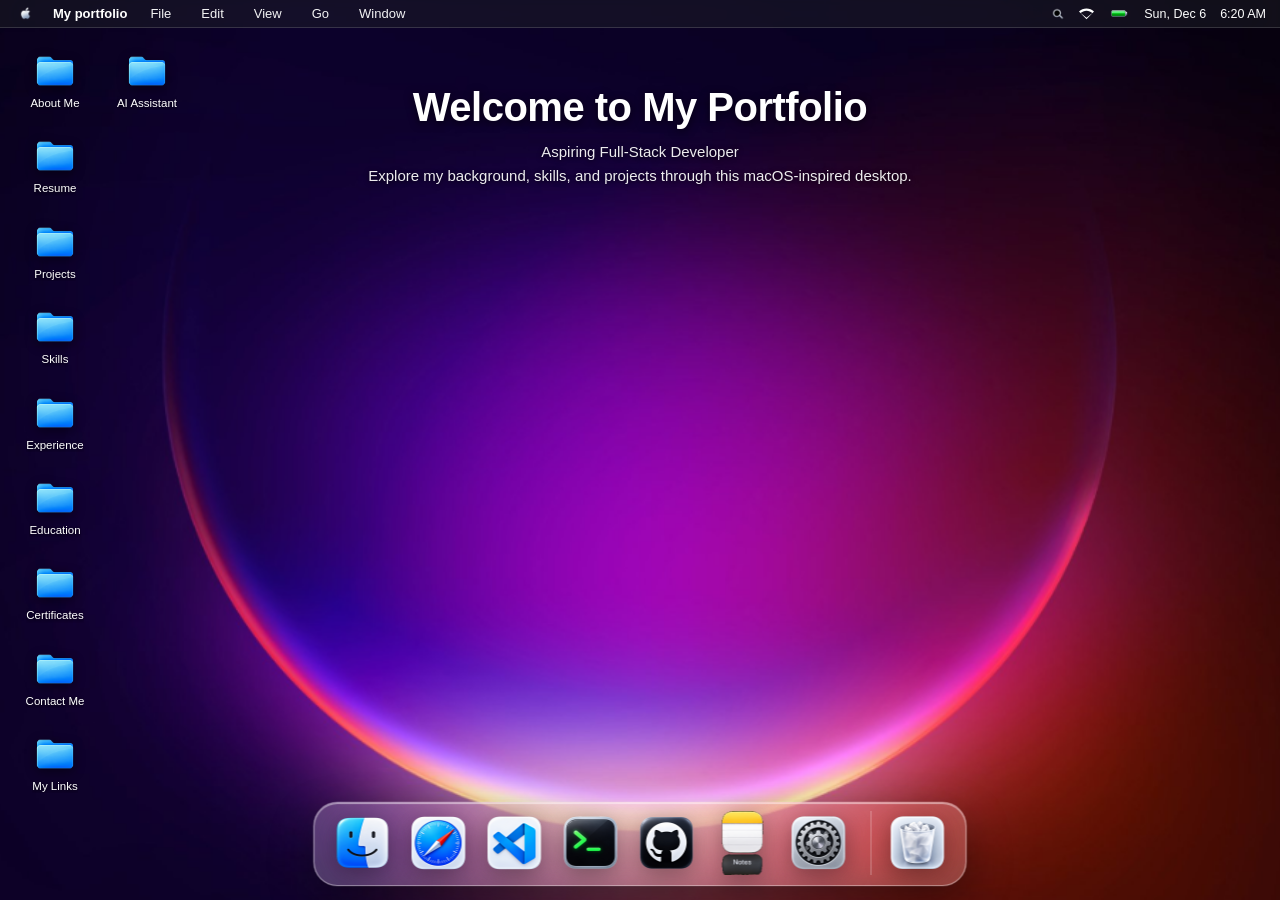
==== 01_mp.html @ 59326606 "Initial commit" ====
<!doctype html>
<html lang="en">
  <head>
    <meta charset="UTF-8" />
    <meta name="viewport" content="width=device-width, initial-scale=1.0" />
    <meta
      name="description"
      content="Personal portfolio of Aditya Goswami - Aspiring Full-Stack Developer learning web development, software engineering, and modern technologies."
    />
    <title>Aditya Goswami | Portfolio</title>
    <link
      rel="icon"
      href="data:image/svg+xml,<svg xmlns=%22http://www.w3.org/2000/svg%22 viewBox=%220 0 100 100%22><text y=%22.9em%22 font-size=%2290%22>💻</text></svg>"
    />
    <link rel="stylesheet" href="style.css" />
  </head>
  <body>
    <header role="banner">
      <!--HEADER TOP PART-->
      <nav aria-label="System Menu">
        <span class="menu-apple" aria-hidden="true"
          ><img src="assets/apple.png" alt="Apple" class="menu-apple-icon"
        /></span>
        <span class="menu-app-title">My portfolio</span>
        <a href="#file" role="menuitem">File</a>
        <a href="#edit" role="menuitem">Edit</a>
        <a href="#view" role="menuitem">View</a>
        <a href="#go" role="menuitem">Go</a>
        <a href="#window" role="menuitem">Window</a>
      </nav>
      <div role="status" aria-label="System Status">
        <span class="menu-status-item" title="Search"
          ><img
            src="assets/search.png"
            alt="Search"
            class="status-icon search-icon"
        /></span>
        <span class="menu-status-item" title="Wi-Fi"
          ><svg
            class="wifi-svg"
            viewBox="0 0 24 24"
            width="15"
            height="15"
            fill="currentColor"
            aria-hidden="true"
          >
            <path
              d="M12 4C7.31 4 3.07 5.9 0 8.98L12 21 24 8.98C20.93 5.9 16.69 4 12 4zm0 3.5c3.67 0 7 1.44 9.47 3.79L12 18.73 2.53 11.29C5 8.94 8.33 7.5 12 7.5z"
            /></svg
        ></span>
        <span class="menu-status-item" title="Battery: 100%"
          ><img
            src="assets/battery.png"
            alt="Battery"
            class="status-icon battery-icon"
        /></span>
        <span id="menu-date">12 Aug 2026</span>
        <span id="clock" aria-label="Current time">12:30 AM</span>
      </div>
    </header>
    <main>
      <!--DESKTOP-->
      <section id="welcome" aria-label="Welcome">
        <h1>Welcome to My Portfolio</h1>
      </section>
      <p>Aspiring Full-Stack Developer</p>
      <p>
        Explore my background, skills, and projects through this macOS-inspired
        desktop.
      </p>

      <section id="desktop" aria-label="Desktop Shortcuts">
        <h2 class="visually-hidden">Desktop Shortcuts</h2>
        <ul>
          <li>
            <button type="button" data-window="about" aria-haspopup="dialog">
              <img src="assets/folder.png" alt="" class="folder-img" /><span
                >About Me</span
              >
            </button>
          </li>
          <li>
            <button type="button" data-window="resume" aria-haspopup="dialog">
              <img src="assets/folder.png" alt="" class="folder-img" /><span
                >Resume</span
              >
            </button>
          </li>
          <li>
            <button type="button" data-window="projects" aria-haspopup="dialog">
              <img src="assets/folder.png" alt="" class="folder-img" /><span
                >Projects</span
              >
            </button>
          </li>
          <li>
            <button type="button" data-window="skills" aria-haspopup="dialog">
              <img src="assets/folder.png" alt="" class="folder-img" /><span
                >Skills</span
              >
            </button>
          </li>
          <li>
            <button
              type="button"
              data-window="experience"
              aria-haspopup="dialog"
            >
              <img src="assets/folder.png" alt="" class="folder-img" /><span
                >Experience</span
              >
            </button>
          </li>
          <li>
            <button
              type="button"
              data-window="education"
              aria-haspopup="dialog"
            >
              <img src="assets/folder.png" alt="" class="folder-img" /><span
                >Education</span
              >
            </button>
          </li>
          <li>
            <button
              type="button"
              data-window="certificates"
              aria-haspopup="dialog"
            >
              <img src="assets/folder.png" alt="" class="folder-img" /><span
                >Certificates</span
              >
            </button>
          </li>
          <li>
            <button type="button" data-window="contact" aria-haspopup="dialog">
              <img src="assets/folder.png" alt="" class="folder-img" /><span
                >Contact Me</span
              >
            </button>
          </li>
          <li>
            <button type="button" data-window="links" aria-haspopup="dialog">
              <img src="assets/folder.png" alt="" class="folder-img" /><span
                >My Links</span
              >
            </button>
          </li>
          <li>
            <button type="button" data-window="ai" aria-haspopup="dialog">
              <img src="assets/folder.png" alt="" class="folder-img" /><span
                >AI Assistant</span
              >
            </button>
          </li>
        </ul>
      </section>

      <section
        id="about"
        role="region"
        aria-labelledby="title-about"
        tabindex="-1"
      >
        <div class="window-header">
          <h2 id="title-about">About Me</h2>
        </div>
        <!--ABOUT ME-->

        <div class="about-grid">
          <div class="about-photo-col">
            <img
              src="assets/aditya.jpg"
              alt="Aditya Goswami"
              class="about-photo"
            />
            <div class="about-badge">Aditya Goswami</div>
          </div>
          <div class="about-content-col">
            <p>
              Hi, I'm Aditya Goswami. I am an aspiring developer passionate
              about building web interfaces, learning software development, and
              understanding modern technologies.
            </p>

            <p>
              I am currently learning full-stack web development and actively
              building hands-on projects to deepen my understanding of frontend
              and backend concepts.
            </p>

            <p>
              My interests center around web development, software engineering,
              artificial intelligence, and building practical, user-friendly
              digital experiences.
            </p>

            <ul>
              <li>Actively learning full-stack web development</li>
              <li>Building personal projects through hands-on practice</li>
              <li>
                Interested in software engineering, modern web tools, and AI
                concepts
              </li>
            </ul>
          </div>
        </div>
      </section>
      <section
        id="projects"
        role="region"
        aria-labelledby="title-projects"
        tabindex="-1"
      >
        <div class="window-header">
          <h2 id="title-projects">Projects</h2>
        </div>
        <!--PROJECTS-->
        <article>
          <h3>macOS-Inspired Personal Portfolio</h3>
          <p>
            An interactive personal portfolio website featuring a macOS desktop
            interface, complete with a menu bar, desktop shortcuts, and
            draggable, minimizable windows.
          </p>
          <ol>
            <li>Semantic HTML5 structure for desktop and window components</li>
            <li>
              CSS3 styling, custom macOS window aesthetics, and responsive
              layout
            </li>
            <li>
              Vanilla JavaScript window management, z-index layering, and
              bounded dragging
            </li>
          </ol>
          <ul>
            <li>
              <a href="#" target="_blank" rel="noopener noreferrer"
                >GitHub Repository (Placeholder)</a
              >
            </li>
            <li>
              <a href="#" target="_blank" rel="noopener noreferrer"
                >Live Demo (Placeholder)</a
              >
            </li>
          </ul>
        </article>
        <article>
          <h3>Project 2 — Full-Stack Web App</h3>
          <p>
            Upcoming project currently in planning and early development.
            Details and repository link will be updated soon.
          </p>
        </article>
        <article>
          <h3>Project 3 — Interactive Web Tool</h3>
          <p>
            Upcoming project focused on interactive frontend capabilities and
            problem-solving. Coming soon.
          </p>
        </article>
        <article>
          <h3>Project 4 — Software Exploration</h3>
          <p>
            Upcoming project exploring software fundamentals and practical
            applications. Coming soon.
          </p>
        </article>
      </section>
      <section
        id="skills"
        role="region"
        aria-labelledby="title-skills"
        tabindex="-1"
      >
        <div class="window-header">
          <h2 id="title-skills">Skills</h2>
        </div>
        <ol>
          <li>
            <h3>Programming Languages</h3>
            <ul>
              <li>C</li>
              <li>C++</li>
              <li>Python</li>
            </ul>
          </li>

          <li>
            <h3>Web Development</h3>
            <ul>
              <li>HTML (HTML5 semantic markup)</li>
              <li>CSS (CSS3 layouts &amp; styling — learning)</li>
              <li>
                JavaScript (DOM manipulation &amp; interactivity — learning)
              </li>
            </ul>
          </li>

          <li>
            <h3>Developer Tools &amp; Platforms</h3>
            <ul>
              <li>Git (Version Control)</li>
              <li>GitHub (Code Hosting &amp; Collaboration)</li>
            </ul>
          </li>

          <li>
            <h3>Areas of Interest</h3>
            <ul>
              <li>Full-Stack Web Development</li>
              <li>Software Engineering Fundamentals</li>
              <li>Artificial Intelligence Concepts</li>
            </ul>
          </li>
        </ol>
      </section>
      <section
        id="experience"
        role="region"
        aria-labelledby="title-experience"
        tabindex="-1"
      >
        <div class="window-header">
          <h2 id="title-experience">Experience</h2>
        </div>
        <!--EXPERIENCE-->

        <p>
          I am currently building my practical experience through independent
          study, hands-on personal projects, and continuous coding practice.
        </p>

        <h3>Personal Projects</h3>

        <p>
          Designing and building interactive web projects, including this
          macOS-inspired portfolio, to put web fundamentals into practice and
          explore real-world UI design.
        </p>

        <h3>Learning Journey</h3>

        <p>
          Focused on building a strong foundation in core programming and web
          technologies—learning HTML, CSS, JavaScript, and progressing steadily
          toward full-stack development.
        </p>
      </section>
      <section
        id="education"
        role="region"
        aria-labelledby="title-education"
        tabindex="-1"
      >
        <div class="window-header">
          <h2 id="title-education">Education</h2>
        </div>
        <!--EDUCATION-->
        <article>
          <h3>Bachelor of Technology (B.Tech)</h3>
          <p><strong>Techno International New Town</strong></p>
          <p>2024 – Present</p>
          <p>
            Undergraduate degree studies focused on engineering, computer
            science fundamentals, and software development principles.
          </p>
        </article>

        <article>
          <h3>Higher Secondary Education</h3>

          <p><strong>Sri Chaitanya Techno School</strong></p>

          <p>2022 – 2024</p>
          <p>
            Completed higher secondary education curriculum with a focus on
            science and foundational mathematics.
          </p>
        </article>
      </section>
      <section
        id="certificates"
        role="region"
        aria-labelledby="title-certificates"
        tabindex="-1"
      >
        <div class="window-header">
          <h2 id="title-certificates">Certificates</h2>
        </div>
        <!--CERTIFICATES-->
        <p>
          Coursework records and technical certifications will be documented
          here as they are completed.
        </p>
        <ol>
          <li>
            <p><strong>Technical Course Certification (Placeholder)</strong></p>
            <p>Issuing Platform / Organization — In Progress</p>
            <a href="#">View Certificate (Placeholder)</a>
          </li>
          <li>
            <p>
              <strong
                >Web Development / Programming Workshop (Placeholder)</strong
              >
            </p>
            <p>Issuing Platform / Organization — Details to be updated</p>
            <a href="#">View Certificate (Placeholder)</a>
          </li>
        </ol>
      </section>

      <section
        id="resume"
        role="region"
        aria-labelledby="title-resume"
        tabindex="-1"
      >
        <div class="window-header">
          <h2 id="title-resume">Resume</h2>
        </div>
        <!--RESUMES-->
        <p>
          A comprehensive overview of my academic background, technical skills,
          coursework, and personal project development.
        </p>
        <h3>Resume Preview — Document Available Upon Update</h3>
        <p>
          Detailed resume covering B.Tech education at Techno International New
          Town, programming coursework, and web projects.
        </p>
        <a href="#" aria-label="Download Resume (Placeholder)"
          >Download Resume (PDF)</a
        >
      </section>
      <section
        id="contact"
        role="region"
        aria-labelledby="title-contact"
        tabindex="-1"
      >
        <div class="window-header">
          <h2 id="title-contact">Contact Me</h2>
        </div>
        <!--CONTACT ME-->

        <p>
          Feel free to reach out for collaborations, project discussions, or
          inquiries.
        </p>

        <p>
          <strong>Email:</strong>
          <a href="mailto:goswamiaditya112@gmail.com"
            >goswamiaditya112@gmail.com</a
          >
        </p>

        <p><strong>Location:</strong> Kolkata, India</p>

        <h3>Find Me Online</h3>

        <a href="#" target="_blank" rel="noopener noreferrer"
          >GitHub (Placeholder)</a
        >
        <a href="#" target="_blank" rel="noopener noreferrer"
          >LinkedIn (Placeholder)</a
        >

        <h3>Send Me a Message</h3>

        <form action="#" method="post">
          <label for="contact-name">
            Name <span aria-hidden="true">*</span>
            <input
              id="contact-name"
              placeholder="Enter your name"
              type="text"
              name="name"
              required
              autocomplete="name"
            />
          </label>
          <label for="contact-email">
            Email <span aria-hidden="true">*</span>
            <input
              id="contact-email"
              placeholder="Enter your email"
              type="email"
              name="email"
              required
              autocomplete="email"
            />
          </label>
          <label for="contact-message">
            Message <span aria-hidden="true">*</span>
            <textarea
              id="contact-message"
              placeholder="Write your message here..."
              name="message"
              rows="5"
              cols="34"
              required
            ></textarea>
          </label>
          <button type="submit">Send Message</button>
        </form>
      </section>
      <section
        id="links"
        role="region"
        aria-labelledby="title-links"
        tabindex="-1"
      >
        <div class="window-header">
          <h2 id="title-links">My Links</h2>
        </div>
        <!--MY LINKS-->
        <p>Profiles and online developer references:</p>
        <ul>
          <li>
            <a href="#" target="_blank" rel="noopener noreferrer"
              >GitHub — Profile &amp; Repositories (Placeholder)</a
            >
          </li>

          <li>
            <a href="#" target="_blank" rel="noopener noreferrer"
              >LinkedIn — Professional Profile (Placeholder)</a
            >
          </li>

          <li>
            <a href="#" target="_blank" rel="noopener noreferrer"
              >Portfolio — Live Website</a
            >
          </li>
        </ul>
      </section>
      <section id="ai" role="region" aria-labelledby="title-ai" tabindex="-1">
        <div class="window-header">
          <h2 id="title-ai">AI Assistant</h2>
        </div>

        <p>
          <strong>AI Assistant — In Progress</strong>
        </p>

        <p>
          This feature is currently under development and will be integrated in
          a future version.
        </p>
      </section>
    </main>
    <footer aria-label="Application Dock">
      <!--FOOTER-->
      <h2 class="visually-hidden">Dock Applications</h2>
      <ul>
        <li>
          <div class="dock-item" aria-label="Finder">
            <img src="assets/dock/finder.png" alt="Finder" class="dock-icon" />
            <span class="dock-tooltip">Finder</span>
          </div>
        </li>
        <li>
          <div class="dock-item" aria-label="Safari">
            <img src="assets/dock/safari.png" alt="Safari" class="dock-icon" />
            <span class="dock-tooltip">Safari</span>
          </div>
        </li>
        <li>
          <div class="dock-item" aria-label="VS Code">
            <img src="assets/dock/vscode.png" alt="VS Code" class="dock-icon" />
            <span class="dock-tooltip">VS Code</span>
          </div>
        </li>
        <li>
          <div class="dock-item" aria-label="Terminal">
            <img
              src="assets/dock/terminal.png"
              alt="Terminal"
              class="dock-icon"
            />
            <span class="dock-tooltip">Terminal</span>
          </div>
        </li>
        <li>
          <div class="dock-item" aria-label="GitHub">
            <img src="assets/dock/github.png" alt="GitHub" class="dock-icon" />
            <span class="dock-tooltip">GitHub</span>
          </div>
        </li>
        <li>
          <div class="dock-item" aria-label="Notes">
            <img src="assets/dock/notes.png" alt="Notes" class="dock-icon" />
            <span class="dock-tooltip">Notes</span>
          </div>
        </li>
        <li>
          <div class="dock-item" aria-label="Settings">
            <img
              src="assets/dock/settings.png"
              alt="Settings"
              class="dock-icon"
            />
            <span class="dock-tooltip">Settings</span>
          </div>
        </li>
        <li class="dock-separator-li">
          <div class="dock-item dock-trash" aria-label="Trash">
            <img src="assets/dock/trash.png" alt="Trash" class="dock-icon" />
            <span class="dock-tooltip">Trash</span>
          </div>
        </li>
      </ul>
    </footer>
    <script src="script.js"></script>
  </body>
</html>
---- style.css ----
/* =========================================================
   ADITYA GOSWAMI — MAC DESKTOP PORTFOLIO
   Current version: CSS only
   ========================================================= */

/* ---------------------------------------------------------
   1. BASIC RESET
   --------------------------------------------------------- */

* {
  margin: 0;
  padding: 0;
  box-sizing: border-box;
}

html {
  scroll-behavior: smooth;
}

body {
  min-height: 100vh;

  font-family:
    -apple-system, BlinkMacSystemFont, "SF Pro Display", "SF Pro Text",
    "Helvetica Neue", Arial, sans-serif;

  color: #1d1d1f;

  /*
   * macOS glowing sphere dark wallpaper.
   */
  background: url("assets/wallpaper.png") no-repeat center center fixed;
  background-size: cover;
  background-color: #0d0a1a;

  overflow-x: hidden;
}

a {
  color: inherit;
  text-decoration: none;
}

ul,
ol {
  padding: 0;
}

button,
input,
textarea {
  font: inherit;
}

/* ---------------------------------------------------------
   ACCESSIBILITY UTILITIES
   --------------------------------------------------------- */

.visually-hidden {
  position: absolute;
  width: 1px;
  height: 1px;
  padding: 0;
  margin: -1px;
  overflow: hidden;
  clip: rect(0, 0, 0, 0);
  white-space: nowrap;
  border: 0;
}

:focus-visible {
  outline: 2px solid #007aff;
  outline-offset: 2px;
}

header {
  position: fixed;

  top: 0;
  left: 0;

  width: 100%;
  height: 28px;

  display: flex;
  align-items: center;
  justify-content: space-between;

  padding: 0 14px;

  /*
   * macOS menu bar frosted glass effect.
   */
  background: rgba(26, 26, 32, 0.6);
  backdrop-filter: blur(25px) saturate(180%);
  -webkit-backdrop-filter: blur(25px) saturate(180%);
  border-bottom: 1px solid rgba(255, 255, 255, 0.15);

  color: #ffffff;

  font-size: 13px;

  z-index: 1000;
  user-select: none;
  -webkit-user-select: none;
}

header nav {
  display: flex;
  align-items: center;

  gap: 16px;
}

.menu-apple {
  display: flex;
  align-items: center;
  justify-content: center;
  cursor: pointer;
  padding: 2px 4px;
}

.menu-apple-icon {
  height: 15px;
  width: 15px;
  object-fit: contain;
  display: block;
}

.menu-app-title {
  font-weight: 600;
  font-size: 13px;
  color: #ffffff;
}

header nav a {
  font-size: 13px;

  color: rgba(255, 255, 255, 0.95);
  padding: 2px 7px;
  border-radius: 4px;

  transition:
    background-color 0.15s ease,
    opacity 0.15s ease;
}

header nav a:hover {
  background: rgba(255, 255, 255, 0.18);
}

header > div {
  display: flex;
  align-items: center;

  gap: 14px;

  font-size: 12.5px;
  color: #ffffff;
}

.menu-status-item {
  display: flex;
  align-items: center;
  justify-content: center;
  cursor: default;
}

.status-icon {
  display: block;
  object-fit: contain;
}

.search-icon {
  height: 14px;
  width: 14px;
}

.battery-icon {
  height: 13px;
  width: 22px;
}

.wifi-svg {
  display: block;
  color: #ffffff;
}

header > div span {
  white-space: nowrap;
}

/* ---------------------------------------------------------
   3. DESKTOP AREA
   --------------------------------------------------------- */

main {
  min-height: 100vh;

  padding: 55px 30px 100px;

  /*
     * We use a flexible layout instead of making every
     * section look like a dashboard card.
     */
  display: block;
}

/* ---------------------------------------------------------
   4. WELCOME AREA
   --------------------------------------------------------- */

main > section:first-child {
  max-width: 760px;

  margin: 30px auto 10px;

  text-align: center;
  pointer-events: none;
}

main > section:first-child h1 {
  color: #ffffff;

  font-size: 40px;

  font-weight: 600;

  letter-spacing: -0.5px;

  text-shadow: 0 2px 8px rgba(0, 0, 0, 0.65);
}

main > p {
  text-align: center;

  color: rgba(255, 255, 255, 0.92);

  font-size: 15px;

  line-height: 1.6;

  text-shadow: 0 1px 5px rgba(0, 0, 0, 0.75);
  pointer-events: none;
}

/* ---------------------------------------------------------
   5. DESKTOP SHORTCUTS (VERTICAL LEFT COLUMN)
   --------------------------------------------------------- */

/*
 * Authentic macOS desktop layout:
 * Folder icons are aligned vertically on the left side of the screen.
 */

main > section:nth-of-type(2) {
  position: fixed;
  top: 42px;
  left: 16px;
  z-index: 20;

  margin: 0;
  padding: 0;

  background: transparent;

  border: 0;

  box-shadow: none;

  backdrop-filter: none;
}

main > section:nth-of-type(2) h2 {
  display: none;
}

main > section:nth-of-type(2) ul {
  display: flex;
  flex-direction: column;
  flex-wrap: wrap;
  max-height: calc(100vh - 120px);
  gap: 10px 14px;
  list-style: none;
  padding: 0;
  margin: 0;
}

main > section:nth-of-type(2) li {
  list-style: none;
  width: 78px;
  text-align: center;
}

main > section:nth-of-type(2) li button {
  display: flex;
  flex-direction: column;
  align-items: center;
  justify-content: center;
  width: 100%;
  padding: 6px 4px;
  background: transparent;
  border: 1px solid transparent;
  border-radius: 6px;
  cursor: pointer;
  font: inherit;
  color: #ffffff;
  font-size: 11.5px;
  font-weight: 500;
  line-height: 1.25;
  text-shadow: 0 1px 4px rgba(0, 0, 0, 0.95);
  transition:
    background-color 0.15s ease,
    border-color 0.15s ease,
    transform 0.12s ease;
}

main > section:nth-of-type(2) .folder-img {
  width: 52px;
  height: 44px;
  object-fit: contain;
  margin-bottom: 3px;
  filter: drop-shadow(0 3px 6px rgba(0, 0, 0, 0.45));
  transition: transform 0.15s ease;
  pointer-events: none;
}

main > section:nth-of-type(2) li button span {
  display: -webkit-box;
  -webkit-line-clamp: 2;
  -webkit-box-orient: vertical;
  overflow: hidden;
  word-break: break-word;
  pointer-events: none;
}

main > section:nth-of-type(2) li button:hover {
  background: rgba(255, 255, 255, 0.2);
  border-color: rgba(255, 255, 255, 0.28);
  backdrop-filter: blur(4px);
}

main > section:nth-of-type(2) li button:hover .folder-img {
  transform: translateY(-2px);
}

main > section:nth-of-type(2) li button:active {
  transform: scale(0.96);
  background: rgba(255, 255, 255, 0.3);
}

main > section:nth-of-type(2) li button:focus-visible {
  outline: 2px solid #ffffff;
  outline-offset: 2px;
  background: rgba(255, 255, 255, 0.24);
}

/* ---------------------------------------------------------
   6. PORTFOLIO WINDOWS
   --------------------------------------------------------- */

/*
 * From this point downward, the portfolio sections behave
 * visually like open Mac application windows.
 */

main > section:nth-of-type(n + 3) {
  max-width: 900px;

  margin: 25px auto;

  padding: 50px 32px 32px;

  background: rgba(252, 252, 254, 0.96);

  color: #1d1d1f;

  border: 1px solid rgba(0, 0, 0, 0.15);

  border-radius: 11px;

  box-shadow: 0 14px 40px rgba(0, 0, 0, 0.22);

  position: relative;

  backdrop-filter: blur(25px);
  -webkit-backdrop-filter: blur(25px);
}

/*
 * Mac window traffic lights placeholder.
 */

main > section:nth-of-type(n + 3)::before {
  content: "";

  position: absolute;

  top: 13px;
  left: 14px;

  width: 12px;
  height: 12px;

  border-radius: 50%;

  background: #ff5f57;

  box-shadow:
    20px 0 #febc2e,
    40px 0 #28c840;
}

/*
 * Window title bar divider line.
 */

main > section:nth-of-type(n + 3)::after {
  content: "";

  position: absolute;

  top: 38px;
  left: 0;
  right: 0;

  height: 1px;

  background: #dedee3;
}

/* ---------------------------------------------------------
   7. WINDOW TYPOGRAPHY
   --------------------------------------------------------- */

main > section:nth-of-type(n + 3) h2 {
  margin-bottom: 20px;

  font-size: 27px;

  font-weight: 600;

  letter-spacing: -0.4px;
}

main > section:nth-of-type(n + 3) h3 {
  margin-top: 20px;
  margin-bottom: 8px;

  font-size: 18px;

  font-weight: 600;
}

main > section:nth-of-type(n + 3) h4 {
  margin-top: 15px;
  margin-bottom: 7px;

  font-size: 14px;

  font-weight: 600;

  color: #55555a;
}

main > section:nth-of-type(n + 3) p,
main > section:nth-of-type(n + 3) li,
main > section:nth-of-type(n + 3) a,
main > section:nth-of-type(n + 3) h2,
main > section:nth-of-type(n + 3) h3 {
  overflow-wrap: break-word;
  word-break: break-word;
}

main > section:nth-of-type(n + 3) p {
  margin-bottom: 12px;

  color: #4a4a4f;

  font-size: 15px;

  line-height: 1.65;
}

/* ---------------------------------------------------------
   8. ABOUT ME (TWO-COLUMN PROFILE LAYOUT)
   --------------------------------------------------------- */

.about-grid {
  display: grid;
  grid-template-columns: 200px 1fr;
  gap: 26px;
  align-items: start;
}

.about-photo-col {
  display: flex;
  flex-direction: column;
  align-items: center;
  gap: 10px;
}

.about-photo {
  width: 100%;
  max-width: 200px;
  aspect-ratio: 3 / 4;
  object-fit: cover;
  border-radius: 12px;
  box-shadow: 0 8px 24px rgba(0, 0, 0, 0.22);
  border: 1px solid rgba(0, 0, 0, 0.12);
}

.about-badge {
  font-size: 13px;
  font-weight: 600;
  color: #55555a;
  letter-spacing: -0.2px;
}

.about-content-col {
  display: flex;
  flex-direction: column;
  gap: 12px;
}

.about-content-col p {
  color: #333336;
  line-height: 1.6;
}

main > section:nth-of-type(3) ul {
  margin-top: 8px;

  padding-left: 20px;
}

main > section:nth-of-type(3) li {
  margin-bottom: 8px;

  color: #444449;

  list-style: disc;
}

/* ---------------------------------------------------------
   9. PROJECTS
   --------------------------------------------------------- */

main > section:nth-of-type(4) article {
  padding: 20px 0;
  border-bottom: 1px solid #e5e5ea;
}

main > section:nth-of-type(4) article:last-child {
  border-bottom: 0;
}

main > section:nth-of-type(4) article h3 {
  margin-top: 0;
  margin-bottom: 8px;
  font-size: 18px;
  font-weight: 600;
  color: #1d1d1f;
}

main > section:nth-of-type(4) article ol {
  margin: 12px 0;
  padding-left: 20px;
}

main > section:nth-of-type(4) article ol li {
  margin-bottom: 6px;
  color: #4a4a4f;
  font-size: 14px;
  line-height: 1.5;
}

main > section:nth-of-type(4) article ul {
  display: flex;
  flex-wrap: wrap;
  gap: 10px;
  margin-top: 14px;
  list-style: none;
}

main > section:nth-of-type(4) article ul li {
  list-style: none;
}

main > section:nth-of-type(4) article a {
  display: inline-flex;
  align-items: center;
  padding: 6px 14px;
  font-size: 13px;
  font-weight: 500;
  color: #007aff;
  background: rgba(0, 122, 255, 0.08);
  border: 1px solid rgba(0, 122, 255, 0.22);
  border-radius: 6px;
  transition:
    background-color 0.15s ease,
    color 0.15s ease,
    border-color 0.15s ease,
    transform 0.12s ease;
}

main > section:nth-of-type(4) article a:hover {
  background: #007aff;
  color: #ffffff;
  border-color: #007aff;
  text-decoration: none;
}

main > section:nth-of-type(4) article a:active {
  transform: scale(0.97);
}

/* ---------------------------------------------------------
   10. SKILLS
   --------------------------------------------------------- */

main > section:nth-of-type(5) > ol {
  display: grid;
  grid-template-columns: repeat(auto-fit, minmax(240px, 1fr));
  gap: 16px;
  list-style: none;
  padding: 0;
  margin-top: 14px;
}

main > section:nth-of-type(5) > ol > li {
  background: #f7f7f9;
  border: 1px solid #e5e5ea;
  border-radius: 8px;
  padding: 16px;
  margin-bottom: 0;
  list-style: none;
}

main > section:nth-of-type(5) h3 {
  margin-top: 0;
  margin-bottom: 12px;
  font-size: 15px;
  font-weight: 600;
  color: #1d1d1f;
}

main > section:nth-of-type(5) ul {
  display: flex;
  flex-wrap: wrap;
  gap: 8px;
  padding: 0;
  list-style: none;
}

main > section:nth-of-type(5) ul li {
  display: inline-block;
  padding: 5px 11px;
  background: #ffffff;
  border: 1px solid #d2d2d7;
  border-radius: 12px;
  font-size: 12px;
  color: #333336;
  list-style: none;
  margin-bottom: 0;
}

/* ---------------------------------------------------------
   11. EXPERIENCE
   --------------------------------------------------------- */

main > section:nth-of-type(6) h3 {
  margin-top: 22px;
  margin-bottom: 8px;
  padding-bottom: 6px;
  font-size: 17px;
  font-weight: 600;
  border-bottom: 1px solid #e5e5ea;
}

/* ---------------------------------------------------------
   12. EDUCATION
   --------------------------------------------------------- */

main > section:nth-of-type(7) article {
  background: #f7f7f9;
  border: 1px solid #e5e5ea;
  border-radius: 8px;
  padding: 16px 20px;
  margin-bottom: 14px;
}

main > section:nth-of-type(7) article:last-child {
  margin-bottom: 0;
}

main > section:nth-of-type(7) article h3 {
  margin-top: 0;
  margin-bottom: 4px;
  font-size: 16px;
  font-weight: 600;
  color: #1d1d1f;
}

main > section:nth-of-type(7) article p {
  margin-bottom: 6px;
  font-size: 14px;
}

main > section:nth-of-type(7) article p:last-child {
  margin-bottom: 0;
}

/* ---------------------------------------------------------
   13. CERTIFICATES
   --------------------------------------------------------- */

main > section:nth-of-type(8) > ol {
  display: flex;
  flex-direction: column;
  gap: 12px;
  list-style: none;
  padding: 0;
  margin-top: 14px;
}

main > section:nth-of-type(8) > ol > li {
  background: #f7f7f9;
  border: 1px solid #e5e5ea;
  border-radius: 8px;
  padding: 16px 20px;
  list-style: none;
  margin-bottom: 0;
}

main > section:nth-of-type(8) a {
  display: inline-block;
  margin-top: 6px;
  color: #007aff;
  font-size: 13px;
  font-weight: 500;
}

main > section:nth-of-type(8) a:hover {
  text-decoration: underline;
}

/* ---------------------------------------------------------
   14. RESUME
   --------------------------------------------------------- */

main > section:nth-of-type(9) {
  text-align: left;
}

main > section:nth-of-type(9) h3 {
  padding: 36px 20px;
  margin: 18px 0;
  text-align: center;
  color: #55555a;
  background: #f2f2f5;
  border: 1px dashed #c7c7cc;
  border-radius: 8px;
  font-size: 15px;
  font-weight: 500;
}

main > section:nth-of-type(9) > a {
  display: inline-flex;
  align-items: center;
  margin-top: 10px;
  padding: 9px 18px;
  background: #007aff;
  color: #ffffff;
  border-radius: 6px;
  font-size: 13px;
  font-weight: 500;
  box-shadow: 0 1px 3px rgba(0, 0, 0, 0.15);
  transition:
    background-color 0.15s ease,
    transform 0.12s ease;
}

main > section:nth-of-type(9) > a:hover {
  background: #0067d9;
}

main > section:nth-of-type(9) > a:active {
  transform: scale(0.97);
}

/* ---------------------------------------------------------
   15. CONTACT
   --------------------------------------------------------- */

main > section:nth-of-type(10) > a {
  display: inline-block;
  margin-right: 12px;
  margin-bottom: 8px;
  padding: 6px 14px;
  font-size: 13px;
  font-weight: 500;
  color: #007aff;
  background: rgba(0, 122, 255, 0.08);
  border: 1px solid rgba(0, 122, 255, 0.22);
  border-radius: 6px;
  transition:
    background-color 0.15s ease,
    color 0.15s ease;
}

main > section:nth-of-type(10) > a:hover {
  background: #007aff;
  color: #ffffff;
  text-decoration: none;
}

/* ---------------------------------------------------------
   16. CONTACT FORM
   --------------------------------------------------------- */

main > section:nth-of-type(10) form {
  display: flex;
  flex-direction: column;
  gap: 14px;
  margin-top: 20px;
}

main > section:nth-of-type(10) form label {
  display: flex;
  flex-direction: column;
  gap: 6px;
  color: #444449;
  font-size: 13px;
  font-weight: 500;
}

main > section:nth-of-type(10) input,
main > section:nth-of-type(10) textarea {
  width: 100%;
  max-width: 100%;
  padding: 10px 12px;
  background: #ffffff;
  color: #1d1d1f;
  border: 1px solid #c7c7cc;
  border-radius: 6px;
  font-size: 14px;
  outline: none;
  transition:
    border-color 0.15s ease,
    box-shadow 0.15s ease;
}

main > section:nth-of-type(10) textarea {
  resize: vertical;
}

main > section:nth-of-type(10) input:focus,
main > section:nth-of-type(10) textarea:focus {
  border-color: #007aff;
  box-shadow: 0 0 0 3px rgba(0, 122, 255, 0.2);
}

main > section:nth-of-type(10) input::placeholder,
main > section:nth-of-type(10) textarea::placeholder {
  color: #8a8a8f;
}

main > section:nth-of-type(10) button[type="submit"] {
  align-self: flex-start;
  padding: 9px 18px;
  border: 0;
  border-radius: 6px;
  background: #007aff;
  color: #ffffff;
  cursor: pointer;
  font-size: 13px;
  font-weight: 500;
  box-shadow: 0 1px 2px rgba(0, 0, 0, 0.12);
  transition:
    background-color 0.15s ease,
    transform 0.12s ease;
}

main > section:nth-of-type(10) button[type="submit"]:hover {
  background: #0067d9;
}

main > section:nth-of-type(10) button[type="submit"]:active {
  transform: scale(0.97);
}

/* ---------------------------------------------------------
   17. MY LINKS
   --------------------------------------------------------- */

main > section:nth-of-type(11) ul {
  display: flex;
  flex-direction: column;
  gap: 10px;
  list-style: none;
  padding: 0;
  margin-top: 14px;
}

main > section:nth-of-type(11) ul li {
  list-style: none;
}

main > section:nth-of-type(11) a {
  display: flex;
  align-items: center;
  justify-content: space-between;
  padding: 12px 16px;
  background: #f7f7f9;
  border: 1px solid #e1e1e6;
  border-radius: 8px;
  color: #1d1d1f;
  font-weight: 500;
  font-size: 14px;
  transition:
    background-color 0.15s ease,
    border-color 0.15s ease,
    transform 0.12s ease,
    color 0.15s ease;
}

main > section:nth-of-type(11) a:hover {
  background: #ffffff;
  border-color: #007aff;
  color: #007aff;
  transform: translateX(3px);
  box-shadow: 0 2px 8px rgba(0, 0, 0, 0.06);
}

/* ---------------------------------------------------------
   18. AI ASSISTANT — IN PROGRESS
   --------------------------------------------------------- */

main > section:nth-of-type(12) {
  background: #fafafc;
}

main > section:nth-of-type(12) strong {
  display: inline-block;
  padding: 4px 10px;
  background: #e8e8ed;
  color: #4a4a4f;
  border-radius: 12px;
  font-size: 12px;
  font-weight: 600;
  margin-bottom: 8px;
}

/* ---------------------------------------------------------
   19. MAC DOCK (FROSTED GLASS CONTAINER & APP ICONS)
   --------------------------------------------------------- */

footer {
  position: fixed;
  left: 50%;
  bottom: 14px;
  transform: translateX(-50%);
  z-index: 1000;
  padding: 8px 16px 10px;
  background: rgba(255, 255, 255, 0.22);
  border: 1px solid rgba(255, 255, 255, 0.38);
  border-radius: 24px;
  box-shadow:
    0 18px 44px rgba(0, 0, 0, 0.4),
    0 0 0 0.5px rgba(255, 255, 255, 0.25),
    inset 0 1px 1px rgba(255, 255, 255, 0.5);
  backdrop-filter: blur(35px) saturate(180%);
  -webkit-backdrop-filter: blur(35px) saturate(180%);
}

footer h2 {
  display: none;
}

footer ul {
  display: flex;
  align-items: flex-end;
  gap: 12px;
  list-style: none;
  margin: 0;
  padding: 0;
}

footer li {
  list-style: none;
}

.dock-item {
  position: relative;
  display: flex;
  align-items: center;
  justify-content: center;
  width: 64px;
  height: 64px;
  padding: 0;
  background: transparent;
  border: 0;
  cursor: default;
  outline: none;
  user-select: none;
  -webkit-user-select: none;
  transition: transform 0.2s cubic-bezier(0.2, 0, 0.13, 1.4);
}

.dock-icon {
  width: 64px;
  height: 64px;
  object-fit: contain;
  border-radius: 14px;
  filter: drop-shadow(0 6px 12px rgba(0, 0, 0, 0.35));
  pointer-events: none;
  transition:
    filter 0.18s ease,
    transform 0.18s ease;
}

.dock-item:hover {
  transform: scale(1.18) translateY(-8px);
}

.dock-item:hover .dock-icon {
  filter: drop-shadow(0 10px 18px rgba(0, 0, 0, 0.45));
}

.dock-item:active {
  transform: scale(1.05) translateY(-2px);
}

.dock-item:focus-visible {
  outline: 2px solid #ffffff;
  outline-offset: 4px;
  border-radius: 14px;
}

/* macOS Dock Tooltip */
.dock-tooltip {
  position: absolute;
  bottom: 78px;
  left: 50%;
  transform: translateX(-50%) scale(0.85);
  background: rgba(22, 22, 26, 0.88);
  backdrop-filter: blur(14px);
  -webkit-backdrop-filter: blur(14px);
  color: #ffffff;
  padding: 4px 11px;
  border-radius: 6px;
  font-size: 11.5px;
  font-weight: 500;
  white-space: nowrap;
  pointer-events: none;
  opacity: 0;
  box-shadow: 0 4px 14px rgba(0, 0, 0, 0.45);
  border: 1px solid rgba(255, 255, 255, 0.18);
  transition:
    opacity 0.15s ease,
    transform 0.15s ease;
  z-index: 100;
}

.dock-tooltip::after {
  content: "";
  position: absolute;
  top: 100%;
  left: 50%;
  transform: translateX(-50%);
  border-width: 4px;
  border-style: solid;
  border-color: rgba(22, 22, 26, 0.88) transparent transparent transparent;
}

.dock-item:hover .dock-tooltip {
  opacity: 1;
  transform: translateX(-50%) scale(1);
}

.dock-separator-li {
  margin-left: 8px;
  padding-left: 14px;
  border-left: 1px solid rgba(255, 255, 255, 0.32);
}

/* ---------------------------------------------------------
   20. SCROLLBAR
   --------------------------------------------------------- */

::-webkit-scrollbar {
  width: 10px;
}

::-webkit-scrollbar-track {
  background: rgba(0, 0, 0, 0.12);
}

::-webkit-scrollbar-thumb {
  background: rgba(255, 255, 255, 0.55);

  border-radius: 10px;
}

::-webkit-scrollbar-thumb:hover {
  background: rgba(255, 255, 255, 0.75);
}

/* ---------------------------------------------------------
   21. TABLET (max-width: 850px)
   --------------------------------------------------------- */

@media (max-width: 850px) {
  header nav {
    gap: 12px;
  }

  header nav a {
    display: none;
  }

  header > div {
    gap: 8px;
    font-size: 12px;
  }

  main {
    padding: 55px 20px 95px;
    max-width: 700px;
  }

  main > section:nth-of-type(2) {
    top: 40px;
    left: 12px;
  }

  main > section:nth-of-type(2) ul {
    gap: 8px 10px;
  }

  main > section[id].window-open {
    top: 55px;
    left: 16px;
    width: calc(100vw - 32px);
    max-width: calc(100vw - 32px);
    max-height: calc(100vh - 130px);
    padding: 46px 24px 24px;
  }

  main > section[id].window-open.window-maximized {
    top: 36px;
    left: 12px;
    right: 12px;
    bottom: 78px;
  }

  footer {
    padding: 6px 12px 7px;
  }

  footer ul {
    gap: 8px;
  }

  .dock-item {
    width: 52px;
    height: 52px;
  }

  .dock-icon {
    width: 52px;
    height: 52px;
    border-radius: 11px;
  }

  .dock-tooltip {
    bottom: 66px;
  }
}

/* ---------------------------------------------------------
   22. MOBILE (max-width: 600px)
   --------------------------------------------------------- */

@media (max-width: 600px) {
  header {
    height: 30px;
    padding: 0 10px;
  }

  .menu-app-title {
    font-size: 12px;
  }

  header > div {
    font-size: 11px;
    gap: 6px;
  }

  /* Hide Search, Battery, Wi-Fi on mobile to prevent overflow */
  .menu-status-item {
    display: none;
  }

  main {
    padding: 48px 14px 85px;
  }

  main > section:first-child h1 {
    font-size: 28px;
    letter-spacing: -0.5px;
  }

  main > p {
    font-size: 13px;
  }

  /* On mobile, desktop shortcuts flow naturally */
  main > section:nth-of-type(2) {
    position: static;
    margin: 20px auto 10px;
    max-width: 360px;
  }

  main > section:nth-of-type(2) ul {
    display: flex;
    flex-direction: row;
    flex-wrap: wrap;
    justify-content: center;
    max-height: none;
    gap: 12px 8px;
  }

  main > section:nth-of-type(2) li {
    width: 68px;
  }

  main > section:nth-of-type(2) li button {
    font-size: 11px;
    min-height: 68px;
  }

  main > section:nth-of-type(2) .folder-img {
    width: 44px;
    height: 38px;
  }

  /* Two-column About Me stacks vertically on mobile */
  .about-grid {
    grid-template-columns: 1fr;
    justify-items: center;
    gap: 16px;
  }

  .about-photo {
    max-width: 160px;
  }

  /* Mobile Window */
  main > section[id].window-open {
    top: 38px;
    left: 10px;
    width: calc(100vw - 20px);
    max-width: calc(100vw - 20px);
    max-height: calc(100vh - 105px);
    padding: 44px 16px 20px;
    border-radius: 10px;
  }

  main > section:nth-of-type(n + 3) h2 {
    font-size: 22px;
    margin-bottom: 14px;
  }

  main > section:nth-of-type(n + 3) p {
    font-size: 14px;
    line-height: 1.55;
  }

  main > section:nth-of-type(9) h3 {
    padding: 24px 12px;
    font-size: 15px;
  }

  /* Mobile Maximized Window */
  main > section[id].window-open.window-maximized {
    top: 34px;
    left: 6px;
    right: 6px;
    bottom: 74px;
    padding: 44px 16px 20px;
  }

  /* Mobile Dock */
  footer {
    bottom: 8px;
    max-width: calc(100vw - 16px);
    padding: 5px 8px;
    border-radius: 18px;
    overflow-x: auto;
    scrollbar-width: none;
    -webkit-overflow-scrolling: touch;
  }

  footer::-webkit-scrollbar {
    display: none;
  }

  footer ul {
    gap: 6px;
  }

  .dock-item {
    width: 44px;
    height: 44px;
  }

  .dock-icon {
    width: 44px;
    height: 44px;
    border-radius: 9px;
  }

  .dock-separator-li {
    margin-left: 4px;
    padding-left: 8px;
  }

  .dock-tooltip {
    display: none !important;
  }
}

/* ---------------------------------------------------------
   23. SMALL MOBILE (max-width: 400px)
   --------------------------------------------------------- */

@media (max-width: 400px) {
  #menu-date {
    display: none; /* Hide date on very narrow screens to prevent overlap */
  }

  main > section:first-child h1 {
    font-size: 24px;
  }

  main > section:nth-of-type(2) li {
    width: 60px;
  }

  main > section:nth-of-type(2) li button {
    font-size: 10px;
  }

  main > section:nth-of-type(2) .folder-img {
    width: 38px;
    height: 32px;
  }

  main > section[id].window-open {
    top: 36px;
    left: 6px;
    width: calc(100vw - 12px);
    max-width: calc(100vw - 12px);
    max-height: calc(100vh - 100px);
    padding: 44px 12px 18px;
  }

  main > section[id].window-open.window-maximized {
    top: 34px;
    left: 4px;
    right: 4px;
    bottom: 68px;
    padding: 44px 12px 18px;
  }

  footer {
    bottom: 6px;
    padding: 4px 6px;
    border-radius: 16px;
  }

  footer ul {
    gap: 3px;
  }

  .dock-item {
    width: 35px;
    height: 35px;
  }

  .dock-icon {
    width: 35px;
    height: 35px;
    border-radius: 7px;
  }

  .dock-separator-li {
    margin-left: 2px;
    padding-left: 5px;
  }
}

/* ---------------------------------------------------------
   24. JAVASCRIPT WINDOW STATES & CONTROLS (BASE DESKTOP)
   --------------------------------------------------------- */

/* Default: portfolio windows are hidden when closed */
main > section:nth-of-type(n + 3) {
  display: none;
}

/* Open window: clean initial positioning without transform or !important */
main > section[id].window-open,
main > section:nth-of-type(n + 3).window-open {
  display: block;
  position: fixed;
  top: 80px;
  left: calc(50% - 350px);
  width: 700px;
  max-width: calc(100vw - 32px);
  max-height: calc(100vh - 140px);
  margin: 0;
  overflow-y: auto;
  overflow-x: hidden;
  z-index: 100;
  transition:
    box-shadow 0.15s ease,
    opacity 0.15s ease;
}

/* Hide static CSS pseudo traffic lights when window is open */
main > section.window-open::before {
  display: none;
}

/* Inactive open window */
main > section.window-open:not(.active-window) {
  box-shadow:
    0 10px 28px rgba(0, 0, 0, 0.18),
    0 0 0 1px rgba(0, 0, 0, 0.08);
  opacity: 0.95;
}

main > section.window-open:not(.active-window) .window-close,
main > section.window-open:not(.active-window) .window-minimize,
main > section.window-open:not(.active-window) .window-maximize {
  filter: grayscale(40%) opacity(0.65);
}

/* Active window state */
main > section[id].active-window {
  box-shadow:
    0 24px 70px rgba(0, 0, 0, 0.36),
    0 0 0 1px rgba(0, 0, 0, 0.18);
  border-color: rgba(0, 0, 0, 0.24);
  opacity: 1;
}

/* Minimized window */
main > section[id].window-minimized,
main > section.window-open.window-minimized {
  display: none;
}

/* Maximized window (Desktop) */
main > section[id].window-open.window-maximized {
  top: 38px;
  left: 16px;
  right: 16px;
  bottom: 82px;
  width: auto;
  max-width: none;
  max-height: none;
  height: auto;
  margin: 0;
  transform: none;
}

/* Traffic light buttons aligned cleanly with 38px macOS title bar */
.window-close,
.window-minimize,
.window-maximize {
  position: absolute;
  top: 13px;
  width: 12px;
  height: 12px;
  padding: 0;
  border: 0.5px solid rgba(0, 0, 0, 0.15);
  border-radius: 50%;
  cursor: pointer;
  z-index: 15;
  outline: none;
  box-shadow: inset 0 1px 1px rgba(255, 255, 255, 0.45);
  transition:
    transform 0.1s ease,
    filter 0.15s ease,
    background-color 0.15s ease;
}

.window-close:active,
.window-minimize:active,
.window-maximize:active {
  transform: scale(0.9);
}

.window-close {
  left: 14px;
  background: #ff5f57;
  border-color: #e0443e;
}

.window-close:hover {
  background: #e0443e;
}

.window-minimize {
  left: 34px;
  background: #febc2e;
  border-color: #d89e24;
}

.window-minimize:hover {
  background: #e0a51f;
}

.window-maximize {
  left: 54px;
  background: #28c840;
  border-color: #1ea834;
}

.window-maximize:hover {
  background: #20a936;
}

.window-close:focus-visible,
.window-minimize:focus-visible,
.window-maximize:focus-visible {
  outline: 2px solid #007aff;
  outline-offset: 2px;
}

footer li a:focus-visible,
footer li button:focus-visible {
  outline: 2px solid #007aff;
  outline-offset: 2px;
  transform: translateY(-4px);
}

/* Window Header */
.window-header {
  cursor: grab;
  user-select: none;
  -webkit-user-select: none;
  padding-bottom: 8px;
  margin-bottom: 12px;
}

.window-header:active {
  cursor: grabbing;
}

.window-header h2 {
  pointer-events: none;
}

/* ---------------------------------------------------------
   25. REDUCED MOTION
   --------------------------------------------------------- */

@media (prefers-reduced-motion: reduce) {
  *,
  *::before,
  *::after {
    animation: none !important;
    transition: none !important;
    scroll-behavior: auto !important;
  }
}
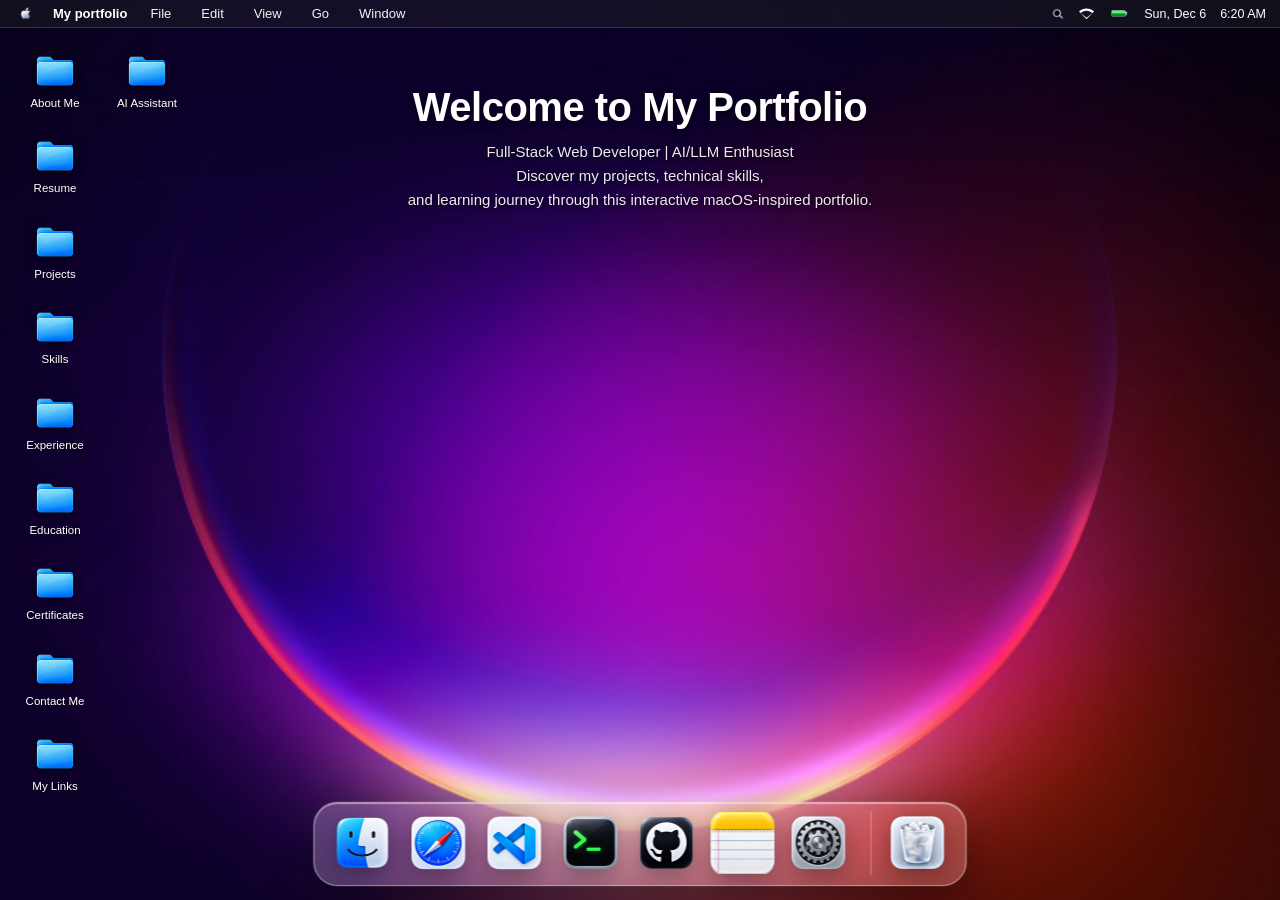
==== commit 9211bc10: "UPDATE 1" ====
--- a/01_mp.html
+++ b/01_mp.html
@@ -63,10 +63,10 @@
       <section id="welcome" aria-label="Welcome">
         <h1>Welcome to My Portfolio</h1>
       </section>
-      <p>Aspiring Full-Stack Developer</p>
+      <p>Full-Stack Web Developer | AI/LLM Enthusiast</p>
+      <p>Discover my projects, technical skills,</p>
       <p>
-        Explore my background, skills, and projects through this macOS-inspired
-        desktop.
+        and learning journey through this interactive macOS-inspired portfolio.
       </p>
 
       <section id="desktop" aria-label="Desktop Shortcuts">
--- a/style.css
+++ b/style.css
@@ -482,9 +482,9 @@
   line-height: 1.65;
 }
 
-/* ---------------------------------------------------------
+/* 
    8. ABOUT ME (TWO-COLUMN PROFILE LAYOUT)
-   --------------------------------------------------------- */
+    */
 
 .about-grid {
   display: grid;
@@ -542,9 +542,9 @@
   list-style: disc;
 }
 
-/* ---------------------------------------------------------
+/* 
    9. PROJECTS
-   --------------------------------------------------------- */
+    */
 
 main > section:nth-of-type(4) article {
   padding: 20px 0;
@@ -615,9 +615,9 @@
   transform: scale(0.97);
 }
 
-/* ---------------------------------------------------------
+/* 
    10. SKILLS
-   --------------------------------------------------------- */
+    */
 
 main > section:nth-of-type(5) > ol {
   display: grid;
@@ -665,9 +665,9 @@
   margin-bottom: 0;
 }
 
-/* ---------------------------------------------------------
+/* 
    11. EXPERIENCE
-   --------------------------------------------------------- */
+   */
 
 main > section:nth-of-type(6) h3 {
   margin-top: 22px;
@@ -678,9 +678,9 @@
   border-bottom: 1px solid #e5e5ea;
 }
 
-/* ---------------------------------------------------------
+/* 
    12. EDUCATION
-   --------------------------------------------------------- */
+   */
 
 main > section:nth-of-type(7) article {
   background: #f7f7f9;
@@ -711,9 +711,9 @@
   margin-bottom: 0;
 }
 
-/* ---------------------------------------------------------
+/* 
    13. CERTIFICATES
-   --------------------------------------------------------- */
+    */
 
 main > section:nth-of-type(8) > ol {
   display: flex;
@@ -741,20 +741,26 @@
   font-weight: 500;
 }
 
+.certificate-image {
+  width: 100%;
+  max-width: 800px;
+  height: auto;
+}
+
 main > section:nth-of-type(8) a:hover {
   text-decoration: underline;
 }
 
-/* ---------------------------------------------------------
+/* 
    14. RESUME
-   --------------------------------------------------------- */
+    */
 
 main > section:nth-of-type(9) {
   text-align: left;
 }
 
 main > section:nth-of-type(9) h3 {
-  padding: 36px 20px;
+  padding: 24px 10px;
   margin: 18px 0;
   text-align: center;
   color: #55555a;
@@ -763,6 +769,11 @@
   border-radius: 8px;
   font-size: 15px;
   font-weight: 500;
+}
+.resume-image {
+  width: 100%;
+  max-width: 1200px;
+  height: auto;
 }
 
 main > section:nth-of-type(9) > a {
@@ -789,9 +800,9 @@
   transform: scale(0.97);
 }
 
-/* ---------------------------------------------------------
+/*
    15. CONTACT
-   --------------------------------------------------------- */
+    */
 
 main > section:nth-of-type(10) > a {
   display: inline-block;
@@ -815,9 +826,9 @@
   text-decoration: none;
 }
 
-/* ---------------------------------------------------------
+/* 
    16. CONTACT FORM
-   --------------------------------------------------------- */
+    */
 
 main > section:nth-of-type(10) form {
   display: flex;
@@ -890,9 +901,9 @@
   transform: scale(0.97);
 }
 
-/* ---------------------------------------------------------
+/* 
    17. MY LINKS
-   --------------------------------------------------------- */
+    */
 
 main > section:nth-of-type(11) ul {
   display: flex;
@@ -933,9 +944,9 @@
   box-shadow: 0 2px 8px rgba(0, 0, 0, 0.06);
 }
 
-/* ---------------------------------------------------------
+/* 
    18. AI ASSISTANT — IN PROGRESS
-   --------------------------------------------------------- */
+    */
 
 main > section:nth-of-type(12) {
   background: #fafafc;
@@ -952,9 +963,9 @@
   margin-bottom: 8px;
 }
 
-/* ---------------------------------------------------------
+/* 
    19. MAC DOCK (FROSTED GLASS CONTAINER & APP ICONS)
-   --------------------------------------------------------- */
+    */
 
 footer {
   position: fixed;
@@ -1085,9 +1096,9 @@
   border-left: 1px solid rgba(255, 255, 255, 0.32);
 }
 
-/* ---------------------------------------------------------
+/* 
    20. SCROLLBAR
-   --------------------------------------------------------- */
+    */
 
 ::-webkit-scrollbar {
   width: 10px;
@@ -1107,9 +1118,9 @@
   background: rgba(255, 255, 255, 0.75);
 }
 
-/* ---------------------------------------------------------
+/* -
    21. TABLET (max-width: 850px)
-   --------------------------------------------------------- */
+   */
 
 @media (max-width: 850px) {
   header nav {
@@ -1179,9 +1190,9 @@
   }
 }
 
-/* ---------------------------------------------------------
+/* 
    22. MOBILE (max-width: 600px)
-   --------------------------------------------------------- */
+   */
 
 @media (max-width: 600px) {
   header {
@@ -1332,9 +1343,9 @@
   }
 }
 
-/* ---------------------------------------------------------
+/* 
    23. SMALL MOBILE (max-width: 400px)
-   --------------------------------------------------------- */
+    */
 
 @media (max-width: 400px) {
   #menu-date {
@@ -1402,9 +1413,9 @@
   }
 }
 
-/* ---------------------------------------------------------
+/* 
    24. JAVASCRIPT WINDOW STATES & CONTROLS (BASE DESKTOP)
-   --------------------------------------------------------- */
+   */
 
 /* Default: portfolio windows are hidden when closed */
 main > section:nth-of-type(n + 3) {
